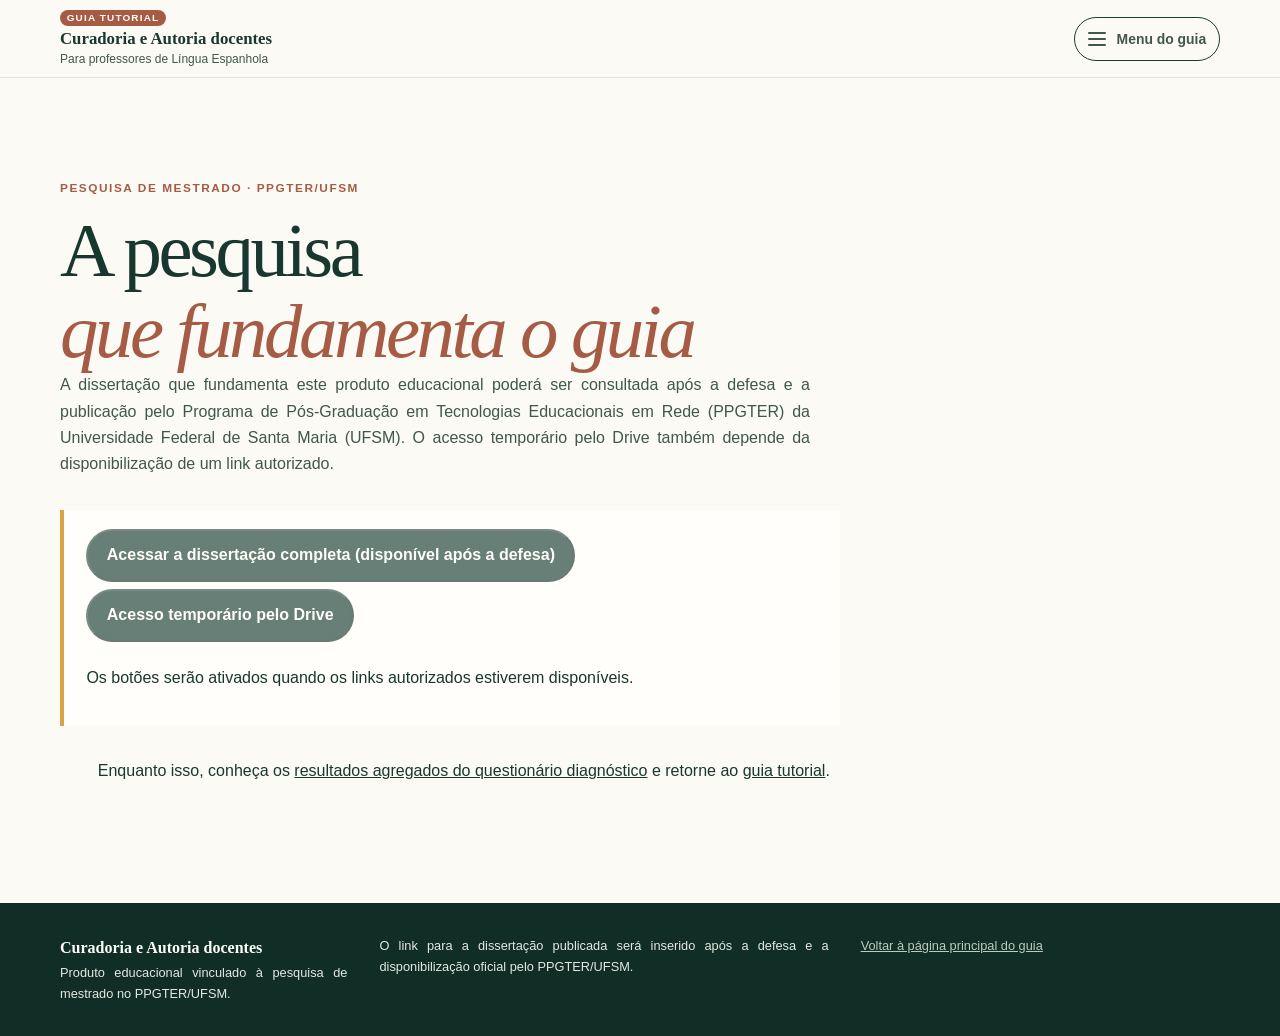
==== pesquisa.html @ f96a26da "Publish Spanish teacher curation guide" ====
<!doctype html>
<html lang="pt-BR">
  <head>
    <meta charset="utf-8">
    <meta name="viewport" content="width=device-width, initial-scale=1">
    <meta
      name="description"
      content="Informações de acesso à dissertação que fundamenta o guia Curadoria e Autoria docentes."
    >
    <meta name="theme-color" content="#173c32">
    <title>A pesquisa | Curadoria e Autoria docentes</title>
    <link rel="stylesheet" href="styles.css?v=20261018-1">
    <script src="script.js?v=20261017-1" defer></script>
  </head>
  <body>
    <a class="skip-link" href="#conteudo">Pular para o conteúdo</a>
    <header class="site-header">
      <a class="wordmark" href="index.html#inicio" aria-label="Curadoria e Autoria docentes — início">
        <span class="wordmark-copy">
          <span class="wordmark-kicker">Guia tutorial</span>
          <strong>Curadoria e Autoria docentes</strong>
          <small>Para professores de Língua Espanhola</small>
        </span>
      </a>
      <nav class="main-nav" aria-label="Navegação principal">
        <details class="guide-menu">
          <summary class="menu-toggle">
            <span class="menu-icon" aria-hidden="true"><span></span><span></span><span></span></span>
            <span>Menu do guia</span>
          </summary>
          <div class="menu-panel">
            <a href="index.html#inicio">Início</a>
            <a href="index.html#a-pesquisa" aria-current="page">A pesquisa</a>
            <a class="menu-subitem" href="index.html#intro-title">Para quem ensina Espanhol</a>
            <a href="index.html#quick-paths-title">Caminhos para começar</a>
            <a href="index.html#modulos">Percurso do guia</a>
            <a href="index.html#territorio">Entrando no território</a>
            <a href="index.html#modulo-1">Módulo 1 · Da pesquisa à proposta</a>
            <a class="menu-subitem" href="index.html#resultados-perspectiva">Questionário diagnóstico · n = 10</a>
            <a href="index.html#modulo-curador">Módulo 2 · Professor-curador — buscar e selecionar</a>
            <a class="menu-subitem" href="index.html#curadoria-adaptacao">Ações práticas — adaptar com critério</a>
            <a class="menu-subitem" href="index.html#curation-practice-title">Decidir o que fazer com um recurso</a>
            <a class="menu-subitem" href="index.html#five-cs-title">Os 5Cs em perguntas práticas</a>
            <a href="index.html#modulo-autor">Módulo 3 · Professor-autor — planejar e criar</a>
            <a class="menu-subitem" href="index.html#roteiro">Meu Mapa de Criação — Para levar à prática</a>
            <a href="index.html#modulo-ferramentas">Módulo 4 · Caixa de ferramentas — recursos para a curadoria e autoria docentes</a>
            <a class="menu-subitem" href="index.html#catalogo-recursos">01 · Catálogo comentado — fontes para explorar</a>
            <a class="menu-subitem" href="index.html#biblioteca-compartilhada">02 · Modelo de biblioteca compartilhada</a>
            <a class="menu-subitem" href="index.html#tutorials-criacao">03 · Adaptações e criação — cinco tutoriais</a>
            <a class="menu-subitem" href="index.html#tutorial-canva">03A · Canva — reorganizar uma atividade</a>
            <a class="menu-subitem" href="index.html#tutorial-canva-hq">03B · Canva — criar uma história em quadrinhos</a>
            <a class="menu-subitem" href="index.html#tutorial-wordwall">03C · Wordwall — relacionar perguntas e orientações</a>
            <a class="menu-subitem" href="index.html#tutorial-kahoot">03D · Kahoot! — decidir e justificar</a>
            <a class="menu-subitem" href="index.html#tutorial-genially">03E · Genially — explorar trajetos</a>
            <a class="menu-subitem" href="index.html#biblioteca-prompts">04 · Biblioteca de prompts — IA</a>
            <a class="menu-subitem" href="index.html#acessibilidade">Acessibilidade e participação</a>
            <a class="menu-subitem" href="index.html#formacao-continuada">Formação continuada — Para ir além</a>
            <a href="index.html#avaliacao">Avaliação do guia</a>
            <a href="index.html#licenca">Reutilização e licença</a>
            <a href="index.html#sobre-nos">Sobre nós</a>
            <a href="index.html#contatos">Nossos contatos</a>
            <a href="index.html#referencias">Referências</a>
            <a class="menu-subitem" href="index.html#credito-capa">Créditos das imagens</a>
          </div>
        </details>
      </nav>
    </header>

    <main id="conteudo">
      <section class="section-wrap results-hero section-space" aria-labelledby="research-title">
        <p class="eyebrow">Pesquisa de mestrado · PPGTER/UFSM</p>
        <h1 id="research-title">A pesquisa<br><em>que fundamenta o guia</em></h1>
        <p class="results-intro">
          A dissertação que fundamenta este produto educacional poderá ser
          consultada após a defesa e a publicação pelo Programa de Pós-Graduação
          em Tecnologias Educacionais em Rede (PPGTER) da Universidade Federal
          de Santa Maria (UFSM). O acesso temporário pelo Drive também depende
          da disponibilização de um link autorizado.
        </p>
        <div class="contact-pending research-notice" role="status">
          <button class="button button-light research-link-pending" type="button" disabled>
            Acessar a dissertação completa (disponível após a defesa)
          </button>
          <button class="button button-light research-link-pending" type="button" disabled>
            Acesso temporário pelo Drive
          </button>
          <p>Os botões serão ativados quando os links autorizados estiverem disponíveis.</p>
        </div>
        <p>
          Enquanto isso, conheça os <a href="index.html#resultados-perspectiva">resultados agregados
          do questionário diagnóstico</a> e retorne ao
          <a href="index.html">guia tutorial</a>.
        </p>
      </section>
    </main>

    <footer class="site-footer">
      <div class="section-wrap footer-grid">
        <p><strong>Curadoria e Autoria docentes</strong><br>Produto educacional vinculado à pesquisa de mestrado no PPGTER/UFSM.</p>
        <p>O link para a dissertação publicada será inserido após a defesa e a disponibilização oficial pelo PPGTER/UFSM.</p>
        <p class="footer-credit"><a href="index.html">Voltar à página principal do guia</a></p>
      </div>
    </footer>
  </body>
</html>
---- styles.css ----
:root {
  color-scheme: light;
  --ink: #18372f;
  --ink-soft: #41564d;
  --pine: #173c32;
  --pine-deep: #102d26;
  --sage: #dfe9df;
  --sage-dark: #b9ccb9;
  --paper: #f6f2e9;
  --paper-light: #fcfaf5;
  --ochre: #d9a34c;
  --ochre-pale: #f0e2c1;
  --terracotta: #a65b45;
  --rose-pale: #f1e4dd;
  --line: #d7d5ca;
  --white: #fffefa;
  --page-width: 1160px;
  font-family: "Segoe UI", Arial, sans-serif;
  font-synthesis: none;
  text-rendering: optimizeLegibility;
}

* {
  box-sizing: border-box;
}

html {
  scroll-behavior: smooth;
  scroll-padding-top: 5rem;
}

body {
  margin: 0;
  color: var(--ink);
  background: var(--paper-light);
  font-size: 1rem;
  line-height: 1.65;
}

main p:not(.eyebrow),
.site-footer p {
  text-align: justify;
  text-indent: 1cm;
}

.references-section p {
  text-align: justify;
  text-indent: 0;
}

main :is(
  .profile-card,
  .quick-path-card,
  .module-card,
  .data-card,
  .chart-card,
  .stage-card,
  .tool-card,
  .intro-copy,
  .accessibility-path,
  .worksheet-intro,
  .formation-card,
  .adapt-card,
  .prompt-card,
  .diagnostic-note,
  .context-list,
  .contact-pending,
  .practice-panel,
  .before-after,
  .share-note,
  .lesson-copy,
  .five-c-grid article,
  .reference-list
) p,
main p.section-intro,
main p.hero-lede,
main p.hero-context,
main p.diagnostic-bridge,
main p.results-intro,
main .module-header p,
main .formation-heading p,
main p.data-footnote,
main p.results-conclusion,
main p.editorial-note,
main p.small-note,
main .references-section p,
main figcaption,
.site-footer p {
  text-align: justify;
  text-indent: 0;
}

main .territory-copy p {
  margin: 0;
  text-indent: 1cm;
}

main .territory-copy p + p {
  margin-top: 0;
}

img {
  display: block;
  max-width: 100%;
}

a {
  color: inherit;
}

button,
textarea {
  font: inherit;
}

button,
a {
  -webkit-tap-highlight-color: transparent;
}

:focus-visible {
  outline: 3px solid #9b5e19;
  outline-offset: 4px;
}

.skip-link {
  position: absolute;
  z-index: 10;
  top: 0.75rem;
  left: 0.75rem;
  padding: 0.65rem 0.9rem;
  color: var(--white);
  background: var(--pine-deep);
  transform: translateY(-150%);
}

.skip-link:focus {
  transform: translateY(0);
}

.section-wrap {
  width: min(var(--page-width), calc(100% - 3rem));
  margin-inline: auto;
}

.section-space {
  padding-block: clamp(4rem, 8vw, 7rem);
}

.site-header {
  position: sticky;
  top: 0;
  z-index: 20;
  display: flex;
  align-items: center;
  justify-content: space-between;
  gap: 1.25rem;
  min-height: 78px;
  padding: 0 max(1.5rem, calc((100vw - var(--page-width)) / 2));
  border-bottom: 1px solid rgba(24, 55, 47, 0.12);
  background: var(--paper-light);
}

.wordmark {
  display: inline-flex;
  align-items: center;
  flex: 0 0 auto;
  text-decoration: none;
}

.wordmark-copy {
  display: block;
  min-width: 0;
}

.wordmark-kicker {
  display: block;
  width: fit-content;
  margin-bottom: 0.18rem;
  padding: 0.08rem 0.42rem;
  border-radius: 999px;
  color: var(--white);
  background: var(--terracotta);
  font-size: 0.62rem;
  font-weight: 800;
  letter-spacing: 0.12em;
  line-height: 1.35;
  text-transform: uppercase;
}

.wordmark strong,
.wordmark small {
  display: block;
  line-height: 1.25;
}

.wordmark strong {
  font-family: Georgia, serif;
  font-size: 1.05rem;
  white-space: nowrap;
}

.wordmark small {
  margin-top: 0.15rem;
  color: var(--ink-soft);
  font-size: 0.75rem;
}

.main-nav {
  display: flex;
  align-items: center;
  margin-left: auto;
}

.guide-menu {
  position: static;
}

.menu-toggle {
  display: inline-flex;
  min-height: 2.75rem;
  align-items: center;
  gap: 0.65rem;
  padding: 0.55rem 0.8rem;
  border: 1px solid var(--pine);
  border-radius: 999px;
  color: var(--ink-soft);
  background: var(--paper-light);
  cursor: pointer;
  font-size: 0.87rem;
  font-weight: 700;
  list-style: none;
  white-space: nowrap;
}

.menu-toggle::-webkit-details-marker {
  display: none;
}

.guide-menu[open] .menu-toggle,
.menu-toggle:hover {
  color: var(--white);
  background: var(--pine);
}

.menu-icon {
  display: grid;
  width: 1.15rem;
  gap: 4px;
}

.menu-icon span {
  display: block;
  width: 100%;
  height: 2px;
  border-radius: 2px;
  background: currentColor;
}

.menu-panel {
  position: absolute;
  top: calc(100% + 0.65rem);
  right: max(1rem, calc((100vw - var(--page-width)) / 2));
  display: grid;
  width: min(92vw, 22rem);
  max-height: calc(100vh - 6rem);
  overflow-y: auto;
  padding: 0.5rem;
  border: 1px solid var(--line);
  background: var(--paper-light);
  box-shadow: 0 12px 30px rgba(16, 45, 38, 0.18);
}

.menu-panel a {
  padding: 0.65rem 0.8rem;
  color: var(--ink-soft);
  font-size: 0.9rem;
  line-height: 1.35;
  text-decoration: none;
}

.menu-panel a:hover,
.menu-panel a:focus-visible,
.menu-panel a[aria-current="page"] {
  color: var(--pine-deep);
  background: var(--sage);
  text-decoration: underline;
  text-underline-offset: 0.2em;
}

.menu-panel a.menu-subitem {
  padding-left: 1.5rem;
  border-left: 2px solid var(--ochre);
}

.text-link:hover {
  color: var(--terracotta);
  text-decoration: underline;
  text-underline-offset: 0.2em;
}

.print-button {
  flex: 0 0 auto;
  padding: 0.6rem 0.9rem;
  border: 1px solid var(--pine);
  border-radius: 999px;
  color: var(--pine);
  background: transparent;
  cursor: pointer;
  font-size: 0.82rem;
  font-weight: 700;
}

.print-button:hover {
  color: var(--white);
  background: var(--pine);
}

.hero {
  position: relative;
  display: grid;
  grid-template-columns: minmax(0, 1.1fr) minmax(250px, 0.72fr);
  align-items: center;
  gap: clamp(3rem, 8vw, 7rem);
  min-height: 690px;
  padding-block: 5rem;
}

.hero-copy {
  max-width: 630px;
  padding-block: 2rem;
}

.eyebrow {
  margin: 0 0 0.8rem;
  color: var(--terracotta);
  font-size: 0.74rem;
  font-weight: 800;
  letter-spacing: 0.13em;
  line-height: 1.5;
  text-align: justify;
  text-indent: 0;
  text-transform: uppercase;
}

.hero h1,
.section-heading h2,
.module-header h2,
.worksheet-intro h2,
.closing h2,
.intro-grid h2 {
  margin: 0;
  font-family: Georgia, "Times New Roman", serif;
  font-weight: 500;
  letter-spacing: -0.045em;
  line-height: 1.02;
}

.hero h1 {
  font-size: clamp(4rem, 8.5vw, 7.5rem);
}

.hero h1 em {
  color: var(--terracotta);
  font-weight: 400;
}

.hero-lede {
  max-width: 540px;
  margin: 1.8rem 0 0;
  color: var(--ink-soft);
  font-size: clamp(1.08rem, 1.55vw, 1.35rem);
  line-height: 1.6;
}

.hero-context {
  max-width: 540px;
  margin: 1rem 0 0;
  color: var(--ink-soft);
  font-size: 0.9rem;
  line-height: 1.55;
}

.hero-actions {
  display: flex;
  align-items: center;
  flex-wrap: wrap;
  gap: 1.2rem;
  margin-top: 2rem;
}

.button {
  display: inline-flex;
  align-items: center;
  justify-content: center;
  gap: 1rem;
  min-height: 48px;
  padding: 0.7rem 1.15rem;
  border-radius: 999px;
  font-weight: 700;
  text-decoration: none;
}

.button-primary {
  color: var(--white);
  background: var(--pine);
}

.button-primary:hover {
  background: var(--pine-deep);
}

.button-primary span,
.button-light span {
  font-size: 1.2rem;
}

.text-link {
  color: var(--pine);
  font-size: 0.9rem;
  font-weight: 700;
  text-underline-offset: 0.2em;
}

.hero-note {
  margin: 1.5rem 0 0;
  color: #66776e;
  font-size: 0.82rem;
}

.cover-card {
  position: relative;
  z-index: 1;
  width: min(100%, 365px);
  justify-self: center;
  margin: 0;
  padding: 0.7rem 0.7rem 1rem;
  border: 1px solid rgba(24, 55, 47, 0.1);
  background: #fff;
  box-shadow: 0 24px 65px rgba(44, 47, 35, 0.17);
  transform: rotate(2deg);
}

.cover-card img {
  width: 100%;
  max-height: 475px;
  object-fit: cover;
  object-position: center 36%;
}

.cover-card figcaption {
  padding-top: 0.65rem;
  color: var(--ink-soft);
  font-family: Georgia, serif;
  font-size: 0.81rem;
  text-align: left;
}

.hero-stamp {
  position: absolute;
  right: 29%;
  bottom: 9%;
  display: flex;
  align-items: center;
  gap: 0.45rem;
  padding: 0.8rem 1rem;
  border: 1px solid rgba(166, 91, 69, 0.3);
  border-radius: 50%;
  color: var(--terracotta);
  background: var(--paper);
  font-family: Georgia, serif;
  font-size: 0.8rem;
  line-height: 1.2;
  text-align: center;
  transform: rotate(-10deg);
}

.stamp-star {
  font-size: 1.2rem;
}

.intro-band {
  padding-block: clamp(3.5rem, 6vw, 5rem);
  color: var(--white);
  background: var(--pine);
}

.intro-grid {
  display: grid;
  grid-template-columns: 1fr 0.85fr;
  align-items: center;
  gap: clamp(2rem, 8vw, 7rem);
}

.eyebrow-light {
  color: #e6bc70;
}

.intro-grid h2 {
  max-width: 600px;
  font-size: clamp(2.5rem, 5vw, 4.15rem);
}

.intro-copy {
  color: #e0e9e2;
  font-size: 1.02rem;
}

.intro-copy p:first-child {
  margin-top: 0;
}

.intro-copy p:last-child {
  margin-bottom: 0;
}

.intro-grid > .inline-illustration-support {
  width: min(100%, 360px);
  justify-self: end;
  margin: 0;
}

.section-heading {
  display: grid;
  grid-template-columns: minmax(0, 1fr) minmax(270px, 0.66fr);
  align-items: end;
  gap: 3rem;
  margin-bottom: 2.75rem;
}

.territory .section-heading {
  grid-template-columns: minmax(0, 1fr);
}

.section-heading h2,
.module-header h2 {
  font-size: clamp(2.7rem, 5.5vw, 4.6rem);
}

.section-intro {
  max-width: 470px;
  margin: 0 0 0.25rem auto;
  color: var(--ink-soft);
  font-size: 1.02rem;
}

.profile-grid {
  display: grid;
  grid-template-columns: 1fr;
  gap: 1.25rem;
}

.profile-card {
  padding: 1.75rem;
  border-top: 2px solid var(--ochre);
  background: var(--paper);
}

.profile-heading {
  display: grid;
  grid-template-columns: 10rem minmax(0, 1fr);
  align-items: center;
  gap: 1.25rem;
  margin-bottom: 1.25rem;
}

.profile-heading > div {
  min-width: 0;
}

.profile-avatar {
  display: block;
  width: 10rem;
  height: auto;
  border: 1px solid var(--line);
  border-radius: 0.35rem;
}

.profile-cover {
  display: block;
  width: 10rem;
  height: auto;
  border: 1px solid var(--line);
  border-radius: 0.35rem;
}

.profile-number {
  color: var(--terracotta);
  font-size: 0.75rem;
  font-weight: 800;
  letter-spacing: 0.1em;
}

.profile-card h3 {
  margin: 0.25rem 0 0;
  font-family: Georgia, serif;
  font-size: 1.2rem;
  line-height: 1.25;
}

.profile-description {
  padding-top: 1rem;
  border-top: 1px solid var(--line);
}

.profile-card p {
  margin: 0;
  color: var(--ink-soft);
  font-size: 0.92rem;
}

.guide-profile .profile-card p {
  text-align: justify;
  text-indent: 0;
}

.profile-description p + p {
  margin-top: 0.85rem;
}

.data-grid {
  display: grid;
  grid-template-columns: repeat(4, 1fr);
  gap: 1rem;
}

.data-card {
  display: flex;
  flex-direction: column;
  min-height: 260px;
  padding: 1.35rem;
  border: 1px solid var(--line);
  background: var(--white);
}

.data-value {
  color: var(--terracotta);
  font-family: Georgia, serif;
  font-size: 2.7rem;
  line-height: 1;
}

.data-value span {
  margin-left: 0.15rem;
  color: #7f887f;
  font-family: "Segoe UI", Arial, sans-serif;
  font-size: 0.95rem;
}

.data-card h3 {
  min-height: 3.2em;
  margin: 1rem 0 0.45rem;
  font-family: Georgia, serif;
  font-size: 1.15rem;
  font-weight: 600;
  line-height: 1.35;
}

.data-card > p:not(.data-source) {
  min-height: 3em;
  margin: 0;
  color: var(--ink-soft);
  font-size: 0.85rem;
}

.diagnostic-bridge {
  max-width: 76ch;
  margin: 0 0 1.5rem;
  padding-left: 1rem;
  border-left: 3px solid var(--terracotta);
  color: var(--ink-soft);
  font-size: 1.05rem;
}

.data-track {
  height: 5px;
  margin-top: auto;
  margin-bottom: 0.8rem;
  overflow: hidden;
  background: #e7e5dc;
}

.data-track span {
  display: block;
  width: var(--fill);
  height: 100%;
  background: var(--ochre);
}

.data-source {
  margin: 0;
  color: #66776e;
  font-size: 0.72rem;
}

.data-footnote,
.editorial-note,
.cycle-caption {
  color: #66776e;
  font-size: 0.82rem;
}

.data-footnote {
  margin: 1.25rem 0 0;
}

.results-pyramid .data-footnote {
  grid-column: 1 / -1;
  margin: 0;
}

.path-section {
  background: var(--paper);
}

.quick-paths {
  padding-top: 2.5rem;
}

.quick-path-grid {
  display: grid;
  grid-template-columns: repeat(4, minmax(0, 1fr));
  gap: 0.85rem;
}

.quick-path-card {
  display: flex;
  flex-direction: column;
  gap: 0.7rem;
  min-height: 175px;
  padding: 1.2rem;
  border: 1px solid var(--line);
  background: var(--white);
  color: var(--ink);
  text-decoration: none;
  transition: transform 160ms ease, border-color 160ms ease;
}

.quick-path-card:hover {
  transform: translateY(-3px);
  border-color: var(--terracotta);
}

.quick-path-card strong {
  font-family: Georgia, serif;
  font-size: 1.22rem;
}

.quick-path-card > span:last-child {
  color: var(--ink-soft);
  font-size: 0.88rem;
}

.path-list {
  display: grid;
  grid-template-columns: repeat(5, 1fr);
  gap: 1rem;
  margin: 0;
  padding: 0;
  list-style: none;
}

.path-list li {
  display: flex;
  flex-direction: column;
  gap: 0.65rem;
  min-height: 120px;
  padding: 1rem 0.9rem;
  border-top: 2px solid var(--ochre);
  color: var(--ink);
  font-family: Georgia, serif;
  font-size: 1.02rem;
}

.path-number {
  color: var(--terracotta);
  font-family: "Segoe UI", Arial, sans-serif;
  font-size: 0.72rem;
  font-weight: 800;
  letter-spacing: 0.1em;
}

.module-grid {
  display: grid;
  grid-template-columns: repeat(3, 1fr);
  gap: 1rem;
  margin-top: 2.2rem;
}

.module-card {
  position: relative;
  display: flex;
  min-height: 235px;
  flex-direction: column;
  align-items: flex-start;
  padding: 1.5rem;
  text-decoration: none;
  transition: transform 160ms ease, box-shadow 160ms ease;
}

.module-tools-card {
  display: flex;
  flex-direction: column;
  align-items: flex-start;
}

.module-tool-links {
  display: grid;
  gap: 0.55rem;
  width: 100%;
  margin-top: 1rem;
}

.module-tool-links a {
  color: var(--ink);
  font-size: 0.88rem;
  font-weight: 700;
  line-height: 1.4;
  text-decoration: underline;
  text-decoration-color: rgba(24, 55, 47, 0.35);
  text-underline-offset: 0.2em;
}

.module-tool-links a:hover,
.module-tool-links a:focus-visible {
  color: var(--terracotta);
  text-decoration-color: currentColor;
}

.module-card:hover {
  box-shadow: 0 12px 28px rgba(24, 55, 47, 0.11);
  transform: translateY(-3px);
}

.module-card-sage {
  background: var(--sage);
}

.module-card-ochre {
  background: var(--ochre-pale);
}

.module-card-rose {
  background: var(--rose-pale);
}

.module-kicker {
  color: var(--terracotta);
  font-size: 0.74rem;
  font-weight: 800;
  letter-spacing: 0.1em;
  text-transform: uppercase;
}

.module-title {
  margin-top: 1.2rem;
  font-family: Georgia, serif;
  font-size: clamp(1.7rem, 3vw, 2.2rem);
  line-height: 1.08;
}

.module-desc {
  max-width: 240px;
  margin-top: 0.7rem;
  color: var(--ink-soft);
  font-size: 0.87rem;
}

.module-card-action {
  margin-top: auto;
  padding-top: 1.15rem;
  color: var(--pine);
  font-size: 0.82rem;
  font-weight: 700;
  line-height: 1.4;
  text-decoration: underline;
  text-underline-offset: 0.18em;
}

.module-tools-card .module-card-action {
  margin-top: 0.85rem;
  padding-top: 0;
}

.module-arrow {
  position: absolute;
  right: 1.4rem;
  bottom: 1.2rem;
  color: var(--pine);
  font-size: 1.3rem;
}

.diagnostic-grid {
  display: grid;
  grid-template-columns: 0.8fr 1.2fr;
  gap: 1.1rem;
  margin-top: clamp(2rem, 4vw, 3.5rem);
}

.diagnostic-note {
  padding: 2rem;
  color: var(--white);
  background: var(--terracotta);
}

.note-mark {
  display: inline-grid;
  width: 2.25rem;
  aspect-ratio: 1;
  place-items: center;
  border: 1px solid rgba(255, 255, 255, 0.6);
  border-radius: 50%;
  font-family: Georgia, serif;
  font-size: 1.25rem;
}

.diagnostic-note h3,
.context-list h3,
.lesson-copy h3,
.prompt-card h3,
.adapt-card h3,
.reflection-grid h3 {
  margin: 1rem 0 0.6rem;
  font-family: Georgia, serif;
  font-size: 1.45rem;
  line-height: 1.25;
}

.diagnostic-note p {
  margin: 0.8rem 0 0;
  color: #fff4e9;
}

.context-list {
  padding: 1.5rem 2rem;
  border: 1px solid var(--line);
  background: var(--white);
}

.context-list h3 {
  margin-top: 0;
}

.check-list,
.plain-list {
  margin: 1rem 0 0;
  padding: 0;
  list-style: none;
}

.check-list li {
  display: grid;
  grid-template-columns: 1.6rem 1fr;
  gap: 0.7rem;
  padding-block: 0.8rem;
  border-top: 1px solid #e8e5dc;
}

.check {
  display: grid;
  width: 1.35rem;
  aspect-ratio: 1;
  place-items: center;
  border-radius: 50%;
  color: var(--pine);
  background: var(--sage);
  font-size: 0.8rem;
  font-weight: 800;
}

.editorial-note {
  margin: 1.1rem 0 0;
}

.module-section {
  background: var(--white);
}

.module-section-alt {
  background: #f3efe5;
}

.module-header {
  display: grid;
  grid-template-columns: 170px 1fr;
  gap: 2rem;
  align-items: start;
  margin-bottom: 3rem;
}

.module-index {
  display: inline-flex;
  justify-content: center;
  padding: 0.6rem 0.8rem;
  border: 1px solid var(--terracotta);
  border-radius: 999px;
  color: var(--terracotta);
  font-size: 0.77rem;
  font-weight: 800;
  letter-spacing: 0.08em;
  text-transform: uppercase;
}

.module-header .eyebrow {
  margin-bottom: 0.65rem;
}

.module-header h2 {
  max-width: 850px;
}

.module-lede {
  max-width: 700px;
  margin: 1.2rem 0 0;
  color: var(--ink-soft);
  font-size: 1.1rem;
}

.lesson-grid {
  display: grid;
  grid-template-columns: 1.15fr 0.85fr;
  gap: clamp(2rem, 7vw, 6rem);
  align-items: start;
}

.lesson-copy h3 {
  margin-top: 0;
}

.numbered-steps {
  margin: 1.2rem 0 0;
  padding-left: 1.25rem;
}

.numbered-steps li {
  padding: 0.7rem 0 0.7rem 0.4rem;
  border-bottom: 1px solid #e6e3da;
}

.numbered-steps li::marker {
  color: var(--terracotta);
  font-weight: 800;
}

.prompt-card {
  padding: 1.8rem;
  border-left: 4px solid var(--ochre);
  background: var(--paper);
}

.prompt-card .eyebrow {
  margin-bottom: 0;
}

.prompt-card h3 {
  margin-top: 0.7rem;
  font-size: 1.8rem;
}

.prompt-card p:last-child {
  margin-bottom: 0;
  color: var(--ink-soft);
}

.practice-panel {
  display: grid;
  grid-template-columns: minmax(220px, 0.75fr) minmax(0, 1.25fr);
  gap: 1.25rem 3rem;
  margin-top: 2.4rem;
  padding: clamp(1.3rem, 4vw, 2.2rem);
  border: 1px solid var(--line);
  background: var(--paper);
}

.practice-panel .eyebrow {
  margin-bottom: 0.55rem;
}

.practice-panel h3 {
  margin: 0;
  font-family: Georgia, serif;
  font-size: clamp(1.55rem, 2.6vw, 2.05rem);
  line-height: 1.2;
}

.practice-panel > div > p:last-child {
  margin-bottom: 0;
  color: var(--ink-soft);
}

.practice-steps {
  margin: 0;
  padding-left: 1.3rem;
}

.practice-steps li {
  padding: 0.55rem 0 0.55rem 0.3rem;
  border-bottom: 1px solid #dedbd0;
}

.practice-steps li::marker {
  color: var(--terracotta);
  font-weight: 800;
}

.practice-output {
  grid-column: 1 / -1;
  margin: 0;
  padding-top: 1rem;
  border-top: 1px solid var(--line);
  color: var(--ink-soft);
  font-size: 0.9rem;
}

.adapt-grid {
  display: grid;
  grid-template-columns: repeat(2, 1fr);
  gap: 1rem;
}

.adapt-card {
  min-height: 230px;
  padding: 1.6rem;
  border: 1px solid #ddd9ce;
  background: var(--paper-light);
}

.adapt-icon {
  color: var(--terracotta);
  font-family: Georgia, serif;
  font-size: 1.5rem;
}

.adapt-card h3 {
  font-size: 1.35rem;
}

.adapt-card p {
  margin-bottom: 0;
  color: var(--ink-soft);
  font-size: 0.93rem;
}

.callout {
  display: grid;
  grid-template-columns: minmax(160px, 0.35fr) 1fr;
  gap: 1.5rem;
  margin-top: 1rem;
  padding: 1.4rem 1.6rem;
  background: var(--ochre-pale);
}

.callout strong {
  font-family: Georgia, serif;
  font-size: 1.15rem;
}

.cycle {
  display: flex;
  align-items: center;
  justify-content: space-between;
  gap: 0.6rem;
  padding: 1.6rem;
  background: var(--paper);
}

.cycle > div {
  display: grid;
  justify-items: center;
  gap: 0.3rem;
  min-width: 104px;
  text-align: center;
}

.cycle > div > span {
  display: grid;
  width: 2.2rem;
  aspect-ratio: 1;
  place-items: center;
  border-radius: 50%;
  color: var(--white);
  background: var(--pine);
  font-size: 0.86rem;
  font-weight: 700;
}

.cycle strong {
  font-family: Georgia, serif;
  font-size: 1rem;
}

.cycle small {
  color: var(--ink-soft);
  font-size: 0.76rem;
}

.cycle-arrow {
  color: var(--terracotta);
  font-size: 1.4rem;
}

.cycle-caption {
  margin: 0.8rem 0 2.7rem;
}

.reflection-grid {
  display: grid;
  grid-template-columns: 1fr 0.9fr;
  gap: 2rem;
  padding-top: 2rem;
  border-top: 1px solid var(--line);
  scroll-margin-top: 6rem;
}

.reflection-grid-single {
  grid-template-columns: 1fr;
}

.reflection-grid h3 {
  max-width: 440px;
  margin-top: 0;
  font-size: 2rem;
}

.plain-list li {
  position: relative;
  padding: 0.55rem 0 0.55rem 1.2rem;
}

.plain-list li::before {
  position: absolute;
  left: 0;
  color: var(--terracotta);
  content: "—";
}

.share-note {
  padding: 1.6rem;
  background: var(--sage);
}

.share-symbol {
  color: var(--terracotta);
  font-size: 1.5rem;
}

.share-note h3 {
  margin-top: 0.55rem;
  font-size: 1.65rem;
}

.small-note {
  margin-bottom: 0;
  color: var(--ink-soft);
  font-size: 0.82rem;
}

.peer-protocol {
  margin-top: 1.25rem;
  padding-top: 1.1rem;
  border-top: 1px solid rgba(24, 55, 47, 0.2);
}

.peer-protocol h4 {
  margin: 0;
  font-family: Georgia, serif;
  font-size: 1.08rem;
}

.peer-protocol ol {
  margin: 0.6rem 0 0;
  padding-left: 1.2rem;
  color: var(--ink-soft);
  font-size: 0.86rem;
}

.peer-protocol li {
  padding-block: 0.25rem;
}

.peer-protocol .small-note {
  margin-top: 0.65rem;
}

.worksheet-section {
  background: var(--pine);
}

.worksheet-wrap {
  display: grid;
  grid-template-columns: 0.7fr 1.3fr;
  align-items: start;
  gap: clamp(2rem, 8vw, 7rem);
}

.worksheet-intro {
  color: var(--white);
}

.worksheet-intro h2 {
  font-size: clamp(2.7rem, 5vw, 4.35rem);
}

.worksheet-intro > p:last-child {
  max-width: 360px;
  margin-top: 1.3rem;
  color: #dce7df;
}

.worksheet {
  padding: clamp(1.3rem, 4vw, 2.2rem);
  background: var(--paper-light);
}

.worksheet-content {
  display: grid;
  grid-template-columns: minmax(0, 1fr);
  align-items: start;
  gap: clamp(1rem, 2.5vw, 2rem);
}

.worksheet-fields {
  min-width: 0;
}

.worksheet-label {
  margin: 0 0 1.4rem;
  color: var(--terracotta);
  font-size: 0.76rem;
  font-weight: 800;
  letter-spacing: 0.1em;
  text-transform: uppercase;
}

.worksheet label {
  display: block;
  margin: 1rem 0 0.35rem;
  font-size: 0.88rem;
  font-weight: 700;
}

.worksheet textarea {
  display: block;
  width: 100%;
  min-height: 3rem;
  resize: vertical;
  border: 1px solid #bfc5b9;
  border-radius: 0;
  padding: 0.55rem;
  color: var(--ink);
  background: #fff;
}

.worksheet-footnote {
  margin: 1rem 0 0;
  color: #586a60;
  font-size: 0.78rem;
}

.worksheet-example {
  margin-top: 0;
  padding: 0.9rem 1rem;
  border-color: #d2ddd1;
  background: #edf2eb;
}

.worksheet-example h3 {
  margin: 0;
  color: var(--forest, #173c32);
  font-size: 0.92rem;
  line-height: 1.35;
}

.worksheet .worksheet-example p,
.worksheet .worksheet-example dl {
  font-size: 0.8rem;
  line-height: 1.45;
}

.worksheet .worksheet-example p {
  margin: 0.4rem 0;
  text-align: justify;
  text-indent: 0;
}

.worksheet .worksheet-example dl {
  grid-template-columns: 1fr;
  gap: 0.1rem;
  overflow-wrap: anywhere;
}

.worksheet .worksheet-example dt {
  margin-top: 0.45rem;
}

.worksheet .worksheet-example dd {
  margin: 0 0 0.25rem;
}

@media (min-width: 1250px) {
  .worksheet-content {
    grid-template-columns: minmax(0, 1.2fr) minmax(15rem, 0.8fr);
  }
}

.button-light {
  color: var(--white);
  background: var(--pine);
}

.button-light:hover {
  background: var(--pine-deep);
}

.site-footer {
  padding-block: 2rem;
  color: #e3e9e2;
  background: var(--pine-deep);
}

.footer-grid {
  display: grid;
  grid-template-columns: 0.8fr 1.25fr 1fr;
  gap: 2rem;
  font-size: 0.8rem;
}

.footer-grid p {
  margin: 0;
}

.footer-grid strong {
  color: var(--white);
  font-family: Georgia, serif;
  font-size: 1rem;
}

.footer-credit {
  color: #bdcbbf;
}

.data-grid-compact {
  grid-template-columns: repeat(4, 1fr);
}

.module-grid-four {
  grid-template-columns: repeat(4, 1fr);
}

.pending-copy {
  color: #755d42 !important;
  font-style: italic;
}

.contact-section {
  background: var(--paper);
}

.contact-pending,
.pending-action {
  padding: 1.2rem 1.4rem;
  border-left: 4px solid var(--ochre);
  background: var(--white);
}

.contact-grid {
  display: grid;
  grid-template-columns: repeat(2, minmax(0, 1fr));
  gap: 1rem;
}

.contact-pending {
  display: grid;
  gap: 0.45rem;
}

.research-notice {
  max-width: 780px;
  margin-block: 2rem;
}

.research-link-pending {
  justify-self: start;
  opacity: 0.65;
  cursor: not-allowed;
}

.reference-list {
  display: grid;
  gap: 0.85rem;
  margin: 0;
  padding: 0;
  list-style: none;
}

.reference-list li {
  padding: 1rem 1.2rem;
  border-bottom: 1px solid var(--line);
  background: var(--white);
  line-height: 1.6;
}

.stage-grid {
  display: grid;
  grid-template-columns: repeat(3, 1fr);
  gap: 1rem;
  margin-bottom: 1rem;
}

.stage-card {
  min-height: 175px;
  padding: 1.4rem;
  border-top: 2px solid var(--ochre);
  background: var(--paper);
}

.stage-card h3 {
  margin: 0.75rem 0 0.45rem;
  font-family: Georgia, serif;
  font-size: 1.4rem;
}

.stage-card p {
  margin: 0;
  font-size: 0.9rem;
}

.example-note {
  margin: 1rem 0 0;
  padding-top: 0.8rem;
  border-top: 1px solid var(--line);
  color: var(--ink-soft);
  font-size: 0.86rem;
}

.tool-grid {
  display: grid;
  grid-template-columns: repeat(2, minmax(0, 1fr));
  gap: 1rem;
}

.tool-grid-heading {
  grid-column: 1 / -1;
  padding: 0.4rem 0 0.8rem;
  border-bottom: 1px solid var(--line);
}

.tool-grid-heading .eyebrow {
  margin-bottom: 0.4rem;
}

.tool-grid-heading h3 {
  margin: 0;
  font-family: Georgia, serif;
  font-size: clamp(1.5rem, 3vw, 2rem);
  line-height: 1.2;
}

.tool-grid-heading > p:last-child {
  max-width: none;
  width: 100%;
  margin-bottom: 0;
  color: var(--ink-soft);
}

.tool-card {
  min-width: 0;
  padding: clamp(1.3rem, 3vw, 2rem);
  border: 1px solid var(--line);
  background: var(--white);
}

.tool-card-wide {
  margin-top: 1rem;
}

.tool-card-full-row {
  grid-column: 1 / -1;
}

.prompt-examples-grid {
  display: grid;
  grid-template-columns: repeat(2, minmax(0, 1fr));
  column-gap: 1rem;
}

.tool-card-summary {
  display: grid;
  grid-template-columns: minmax(0, 1fr) auto;
  align-items: center;
  gap: 0.35rem 1rem;
  list-style: none;
  cursor: pointer;
}

.tool-card-summary::-webkit-details-marker {
  display: none;
}

.tool-card-summary:focus-visible {
  outline: 3px solid var(--ochre);
  outline-offset: 0.35rem;
}

.tool-card-summary .eyebrow {
  grid-column: 1 / -1;
  grid-row: 1;
  width: 100%;
  margin: 0;
}

.tool-card-summary h3 {
  grid-column: 1 / -1;
  grid-row: 2;
  width: 100%;
  min-width: 0;
  margin: 0;
  font-family: Georgia, serif;
  font-size: 1.65rem;
  line-height: 1.2;
}

.tool-card-disclosure {
  grid-column: 1 / -1;
  grid-row: 3;
  justify-self: start;
  margin-top: 0.15rem;
  color: var(--pine);
  font-size: 0.82rem;
  font-weight: 700;
  text-decoration: underline;
  text-underline-offset: 0.15em;
}

.tool-card-disclosure::before {
  content: "Clique aqui para abrir o conteúdo +";
}

.tool-card[open] .tool-card-disclosure::before {
  content: "Clique aqui para recolher o conteúdo −";
}

.tool-card-content {
  margin-top: 1.25rem;
}

.tool-card-content > p:last-child {
  margin-bottom: 0;
}

.tool-card .plain-list {
  margin-top: 0.8rem;
}

.tool-card .numbered-steps {
  padding-left: 1.15rem;
}

.tool-card a,
.reference-list a,
.contact-grid a {
  overflow-wrap: anywhere;
}

.image-references-title {
  margin: 2rem 0 0.5rem;
  font-family: Georgia, "Times New Roman", serif;
  font-size: 1.5rem;
}

.image-references {
  margin-top: 0.75rem;
}

.tool-card li {
  margin-bottom: 0.55rem;
}

.tool-card code {
  padding: 0.08rem 0.25rem;
  background: var(--paper);
}

.formation-section {
  margin-top: 3rem;
  padding-top: 2.5rem;
  border-top: 2px solid var(--ochre);
}

.formation-heading {
  max-width: none;
  margin-bottom: 1.75rem;
}

.formation-heading .eyebrow {
  margin-bottom: 0.5rem;
}

main .formation-heading > p:not(.eyebrow) {
  margin: 0;
  text-align: justify;
  text-indent: 1cm;
}

.formation-heading h3 {
  max-width: none;
  margin: 0;
  font-family: Georgia, serif;
  font-size: clamp(2rem, 4vw, 3.2rem);
  line-height: 1.15;
}

.formation-groups {
  display: grid;
  grid-template-columns: repeat(2, minmax(0, 1fr));
  gap: 1rem;
}

.formation-group h4 {
  margin: 0 0 0.75rem;
  font-family: Georgia, serif;
  font-size: 1.25rem;
}

.formation-card {
  display: flex;
  min-width: 0;
  flex-direction: column;
  height: 100%;
  padding: 1.15rem;
  border: 1px solid var(--line);
  border-top: 2px solid var(--ochre);
  background: var(--paper);
}

.formation-card .eyebrow {
  margin: 0 0 0.5rem;
}

.formation-card h4 {
  margin: 0;
}

.formation-card > p:not(.eyebrow) {
  margin: 0.85rem 0 0;
  text-align: justify;
  text-indent: 0;
}

.formation-reflection {
  padding: 0.8rem;
  border-left: 3px solid var(--ochre);
  background: var(--white);
}

.formation-link {
  width: fit-content;
  margin-top: auto;
  padding-top: 1rem;
  color: var(--pine);
  font-weight: 700;
  text-underline-offset: 0.18em;
}

.formation-link:hover,
.formation-link:focus-visible {
  color: var(--terracotta);
}

.folder-tree {
  overflow-x: auto;
  padding: 1rem;
  background: var(--paper);
  color: var(--ink);
  font: 0.88rem/1.55 Consolas, "Courier New", monospace;
}

.nested-example,
.worked-example {
  margin-top: 1rem;
  padding: 1rem 1.15rem;
  border: 1px solid var(--line);
  background: var(--paper-light);
}

.nested-example summary,
.worked-example summary,
.worksheet-example summary,
.barrier-grid summary {
  color: var(--forest, #173c32);
  font-weight: 700;
  cursor: pointer;
}

details:not(.guide-menu):not(.tool-card) > summary::after {
  display: inline-block;
  margin-left: 0.45rem;
  color: var(--pine);
  font-size: 0.82em;
  font-weight: 700;
  text-decoration: underline;
  text-underline-offset: 0.15em;
  content: "— clique aqui para expandir";
}

details[open]:not(.guide-menu):not(.tool-card) > summary::after {
  content: "— clique aqui para recolher";
}

details:not(.guide-menu):not(.tool-card).worksheet-example > summary::after {
  display: block;
  margin: 0.25rem 0 0;
  line-height: 1.4;
}

.nested-example p,
.worked-example > p,
.worked-example .numbered-steps {
  margin-bottom: 0;
}

.curation-support {
  margin-top: 2rem;
}

.curation-support .section-heading {
  margin-bottom: 1.25rem;
}

.curation-support .section-heading h3,
.accessibility-path .section-heading h3 {
  margin: 0;
  font-family: Georgia, serif;
  font-size: clamp(1.7rem, 3vw, 2.25rem);
}

.five-c-grid {
  display: grid;
  grid-template-columns: repeat(5, minmax(0, 1fr));
  gap: 0.75rem;
}

.five-c-grid article {
  padding: 1.1rem;
  border-top: 2px solid var(--ochre);
  background: var(--paper);
}

.five-c-grid strong {
  color: var(--ink);
}

.five-c-grid p {
  margin: 0.5rem 0 0;
  color: var(--ink-soft);
  font-size: 0.88rem;
}

.accessibility-path {
  margin-top: 2rem;
  padding: clamp(1.25rem, 3vw, 2rem);
  background: var(--paper);
}

.barrier-grid {
  display: grid;
  grid-template-columns: repeat(2, minmax(0, 1fr));
  gap: 0.7rem;
}

.barrier-grid details {
  padding: 1rem;
  border: 1px solid var(--line);
  background: var(--white);
}

.barrier-grid p {
  margin: 0.75rem 0 0;
  color: var(--ink-soft);
}

.before-after {
  margin-top: 1.25rem;
  padding: 1.2rem;
  border-left: 3px solid var(--terracotta);
  background: var(--white);
}

.before-after h4 {
  margin: 0 0 0.75rem;
  font-family: Georgia, serif;
  font-size: 1.25rem;
}

.before-after > div {
  display: grid;
  grid-template-columns: repeat(2, minmax(0, 1fr));
  gap: 1rem;
}

.before-after > div p {
  margin: 0;
}

.before-after .small-note {
  margin-bottom: 0;
}

.worksheet-example dl {
  display: grid;
  grid-template-columns: minmax(0, 1fr);
  gap: 0.1rem;
  margin-bottom: 0;
  overflow-wrap: anywhere;
}

.worksheet-example dt {
  font-weight: 700;
}

.worksheet-example dd {
  margin: 0;
}

.prompt-example {
  margin-top: 0.85rem;
  padding: 0.9rem 1rem;
  border-left: 3px solid var(--ochre);
  background: var(--paper);
  font-size: 0.9rem;
}

.prompt-example p {
  margin: 0.45rem 0 0;
  color: var(--ink-soft);
}

.pending-action {
  display: flex;
  align-items: center;
  justify-content: flex-start;
  color: var(--ink-soft);
}

.pending-action strong {
  color: var(--ink);
}

.evaluation-button {
  margin-top: 0.5rem;
  padding-inline: 1.5rem;
  box-shadow: 0 8px 20px rgba(21, 56, 49, 0.12);
}

.pending-link {
  justify-self: start;
  margin-top: 0.4rem;
  padding: 0.55rem 0.85rem;
  border: 1px solid var(--line);
  color: #66776e;
  background: var(--paper);
  font-size: 0.85rem;
  font-weight: 700;
}

.reuse-section {
  color: var(--white);
  background: var(--pine);
}

.reuse-inner {
  max-width: 820px;
}

.reuse-inner h2,
.results-hero h1,
.results-hero h2 {
  margin: 0;
  font-family: Georgia, "Times New Roman", serif;
  font-size: clamp(2.8rem, 6vw, 5rem);
  font-weight: 500;
  letter-spacing: -0.045em;
  line-height: 1.05;
}

.reuse-inner > p:not(.eyebrow) {
  max-width: 760px;
  color: #e0e9e2;
}

.license-badge-wrap {
  display: flex;
  align-items: center;
  flex-wrap: wrap;
  gap: 0.75rem;
  margin: 1.4rem 0;
}

.license-badge {
  display: inline-flex;
  min-height: 2.6rem;
  align-items: center;
  padding: 0.55rem 0.9rem;
  border: 1px solid rgba(255, 255, 255, 0.65);
  border-radius: 999px;
  color: var(--pine-deep);
  background: var(--white);
  font-size: 0.82rem;
  font-weight: 800;
  letter-spacing: 0.03em;
  text-decoration: none;
}

.license-badge:hover {
  color: var(--pine-deep);
  background: var(--sage);
  text-decoration: underline;
  text-underline-offset: 0.2em;
}

.license-badge-wrap > span {
  color: #e0e9e2;
  font-size: 0.86rem;
}

.license-note,
.license-attribution {
  margin-top: 1.4rem;
  padding: 1rem 1.2rem;
  border: 1px solid rgba(255, 255, 255, 0.35);
  color: var(--white) !important;
}

.license-attribution {
  margin-bottom: 0;
}

.results-hero h1 em {
  color: var(--terracotta);
  font-weight: 400;
}

.results-subtitle {
  margin: 0 0 0.8rem;
  color: var(--pine-deep);
  font-family: Georgia, "Times New Roman", serif;
  font-size: clamp(1.5rem, 2.7vw, 2rem);
  font-weight: 500;
  line-height: 1.2;
}

.results-intro {
  max-width: 750px;
  margin: 0 0 1.75rem;
  color: var(--ink-soft);
  font-size: 1rem;
}

.results-pyramid {
  display: grid;
  grid-template-columns: repeat(12, minmax(0, 1fr));
  gap: 1rem;
}

.pyramid-top {
  grid-column: span 6;
}

.pyramid-middle {
  grid-column: span 4;
}

.pyramid-base {
  grid-column: span 3;
}

.chart-card {
  display: flex;
  flex-direction: column;
  margin: 0;
  padding: clamp(1.25rem, 3vw, 2rem);
  border: 1px solid var(--line);
  background: var(--white);
}

.chart-card figcaption {
  display: grid;
  gap: 0.45rem;
}

.chart-card figcaption strong {
  font-family: Georgia, serif;
  font-size: 1.35rem;
}

.chart-card figcaption span {
  color: var(--ink-soft);
  font-size: 0.9rem;
}

.chart-value {
  margin-top: auto;
  padding-top: 1.4rem;
  color: var(--terracotta);
  font-family: Georgia, serif;
  font-size: 1.6rem;
  font-weight: 700;
}

.chart-value span {
  color: var(--ink-soft);
  font-family: "Segoe UI", Arial, sans-serif;
  font-size: 0.85rem;
  font-weight: 400;
}

.chart-track {
  height: 0.8rem;
  margin-top: 0.55rem;
  overflow: hidden;
  background: #e7e5dc;
}

.chart-track span {
  display: block;
  width: var(--fill);
  height: 100%;
  background: var(--ochre);
}

.results-conclusion {
  grid-column: 1 / -1;
  margin: 0;
  padding: 1.25rem 1.5rem;
  border-left: 6px solid #a7d9a8;
  color: #fff !important;
  background: #145c34;
  font-size: 1.05rem;
  font-weight: 700;
  text-align: justify !important;
  text-indent: 0 !important;
}

.source-chart-grid {
  display: grid;
  grid-template-columns: repeat(3, minmax(0, 1fr));
  gap: 1rem;
}

.source-chart-card {
  min-width: 0;
  margin: 0;
  overflow: hidden;
  border: 1px solid var(--line);
  background: var(--white);
}

.source-chart-card figcaption {
  display: grid;
  gap: 0.3rem;
  padding: 0.9rem 1rem 1rem;
  color: var(--ink-soft);
  font-size: 0.84rem;
}

.inline-illustration {
  width: min(100%, 760px);
  margin: 2rem auto;
  padding: 0.65rem;
  border: 1px solid var(--line);
  background: var(--white);
}

.inline-illustration-support {
  width: min(100%, 360px);
  margin: 1.5rem 0 0 auto;
}

.inline-illustration-context {
  width: min(100%, 850px);
}

.inline-illustration figcaption {
  display: grid;
  gap: 0.3rem;
  padding: 0.8rem 0.35rem 0.25rem;
  color: var(--ink-soft);
  font-size: 0.84rem;
}

.inline-illustration img {
  width: 100%;
  max-height: 430px;
  object-fit: contain;
}

.inline-illustration figcaption strong {
  color: var(--ink);
  font-family: Georgia, serif;
  font-size: 1.08rem;
}

.inline-illustration figcaption span {
  display: block;
}

.visual-category {
  color: var(--terracotta);
  font-size: 0.68rem;
  font-weight: 800;
  letter-spacing: 0.08em;
  text-transform: uppercase;
}

.inline-illustration figcaption .visual-credit,
.cover-card figcaption .visual-credit {
  margin-top: 0.35rem;
  padding-top: 0.55rem;
  border-top: 1px solid var(--line);
  color: var(--ink-soft);
  font-size: 0.76rem;
  line-height: 1.5;
}

.source-charts {
  margin-top: 2rem;
  padding: clamp(1rem, 3vw, 1.5rem);
  border: 1px solid var(--line);
  background: var(--paper);
}

.source-charts > summary {
  cursor: pointer;
  font-family: Georgia, serif;
  font-size: 1.4rem;
  font-weight: 700;
}

.chart-gallery-intro {
  max-width: 780px;
  color: var(--ink-soft);
}

.source-chart-grid {
  grid-template-columns: repeat(2, minmax(0, 1fr));
  margin-top: 1.25rem;
}

.source-chart-card figcaption {
  color: var(--ink);
  font-weight: 700;
}

.chart-caution {
  display: block;
  padding-top: 0.4rem;
  color: #755d42;
  font-size: 0.8rem;
  font-style: italic;
  font-weight: 400;
}

@media (max-width: 950px) {
  .site-header {
    flex-wrap: wrap;
    padding-block: 0.85rem;
  }

  .main-nav {
    order: 0;
    width: auto;
    overflow: visible;
    padding-block: 0;
  }

  .hero {
    min-height: 590px;
    gap: 2rem;
  }

  .hero-stamp {
    right: 29%;
    bottom: 5%;
  }

  .data-grid {
    grid-template-columns: repeat(2, 1fr);
  }

  .data-grid-compact,
  .module-grid-four,
  .stage-grid,
  .tool-grid,
  .prompt-examples-grid,
  .formation-groups,
  .quick-path-grid,
  .five-c-grid,
  .source-chart-grid {
    grid-template-columns: repeat(2, minmax(0, 1fr));
  }

  .five-c-grid article:last-child {
    grid-column: 1 / -1;
  }

  .profile-grid {
    grid-template-columns: 1fr;
  }

  .path-list {
    grid-template-columns: repeat(3, 1fr);
  }

  .cycle {
    flex-wrap: wrap;
    justify-content: center;
  }
}

@media (max-width: 800px) {
  .results-pyramid {
    grid-template-columns: repeat(2, minmax(0, 1fr));
  }

  .pyramid-top,
  .pyramid-middle,
  .pyramid-base {
    grid-column: span 1;
  }

  .results-pyramid .results-conclusion {
    grid-column: 1 / -1;
  }
}

@media (max-width: 700px) {
  .results-pyramid {
    grid-template-columns: 1fr;
  }

  .results-pyramid > * {
    grid-column: 1 / -1;
  }
}

@media (max-width: 650px) {
  .section-wrap {
    width: min(100% - 2rem, var(--page-width));
  }

  .profile-card {
    padding: 1.15rem;
  }

  .profile-heading {
    grid-template-columns: 7rem minmax(0, 1fr);
    gap: 0.9rem;
  }

  .profile-avatar {
    width: 7rem;
  }

  .profile-cover {
    width: 7rem;
  }

  .site-header {
    gap: 0.55rem;
    padding-inline: 1rem;
  }

  .wordmark strong {
    font-size: 0.95rem;
  }

  .wordmark small {
    font-size: 0.68rem;
  }

  .print-button {
    padding: 0.5rem 0.7rem;
    font-size: 0.75rem;
  }

  .menu-panel {
    right: 1rem;
    width: min(calc(100vw - 3rem), 22rem);
    max-height: calc(100vh - 10rem);
  }

  .hero {
    grid-template-columns: 1fr;
    gap: 2.5rem;
    padding-block: 3.5rem 4.5rem;
  }

  .hero-copy {
    padding-block: 0;
  }

  .hero h1 {
    font-size: clamp(3.65rem, 18vw, 5.4rem);
  }

  .hero-lede {
    margin-top: 1.25rem;
  }

  .hero-actions {
    align-items: flex-start;
    flex-direction: column;
  }

  .cover-card {
    width: min(78%, 300px);
    justify-self: end;
    margin-right: 0.6rem;
  }

  .cover-card img {
    max-height: 390px;
  }

  .hero-stamp {
    right: auto;
    bottom: 7%;
    left: 1rem;
  }

  .intro-grid,
  .section-heading,
  .diagnostic-grid,
  .module-header,
  .lesson-grid,
  .reflection-grid,
  .worksheet-content,
  .worksheet-wrap,
  .footer-grid {
    grid-template-columns: 1fr;
  }

  .intro-grid,
  .section-heading {
    gap: 1.3rem;
  }

  .section-intro {
    margin: 0;
  }

  .data-grid,
  .module-grid,
  .adapt-grid {
    grid-template-columns: 1fr;
  }

  .data-grid-compact,
  .module-grid-four,
  .stage-grid,
  .tool-grid,
  .formation-groups,
  .prompt-examples-grid,
  .quick-path-grid,
  .five-c-grid,
  .contact-grid,
  .barrier-grid,
  .before-after > div,
  .source-chart-grid {
    grid-template-columns: 1fr;
  }

  .five-c-grid article:last-child {
    grid-column: auto;
  }

  .worksheet-example dl {
    grid-template-columns: 1fr;
    gap: 0.2rem;
  }

  .worksheet-example dd {
    margin-bottom: 0.65rem;
  }

  .profile-grid {
    grid-template-columns: 1fr;
  }

  .inline-illustration,
  .inline-illustration-support,
  .inline-illustration-context {
    width: 100%;
  }

  .data-card {
    min-height: auto;
  }

  .data-card h3,
  .data-card > p:not(.data-source) {
    min-height: 0;
  }

  .path-list {
    grid-template-columns: repeat(2, 1fr);
    gap: 0.5rem;
  }

  .path-list li {
    min-height: 100px;
    padding-inline: 0.55rem;
    font-size: 0.92rem;
  }

  .module-card {
    min-height: 200px;
  }

  .diagnostic-note,
  .context-list {
    padding: 1.4rem;
  }

  .practice-panel {
    grid-template-columns: 1fr;
    gap: 1rem;
  }

  .practice-output {
    grid-column: auto;
  }

  .module-header {
    gap: 1.3rem;
    margin-bottom: 2rem;
  }

  .module-header h2 {
    font-size: clamp(2.8rem, 13vw, 4rem);
  }

  .adapt-card {
    min-height: 0;
  }

  .callout {
    grid-template-columns: 1fr;
    gap: 0.5rem;
  }

  .cycle {
    display: grid;
    grid-template-columns: 1fr;
    gap: 0.7rem;
    padding: 1rem 0.5rem;
  }

  .cycle > div {
    grid-template-columns: 2.2rem 1fr;
    min-width: 0;
    justify-items: start;
    gap: 0.1rem 0.7rem;
    text-align: left;
  }

  .cycle > div > span {
    grid-row: 1 / span 2;
  }

  .cycle-arrow {
    display: none;
  }

  .reflection-grid {
    gap: 1.25rem;
  }

  .worksheet-wrap {
    gap: 1.6rem;
  }

  .footer-grid {
    gap: 1.1rem;
  }
}

@media (prefers-reduced-motion: reduce) {
  html {
    scroll-behavior: auto;
  }

  *,
  *::before,
  *::after {
    transition-duration: 0.01ms !important;
  }
}

@media print {
  @page {
    size: A4 portrait;
    margin: 12mm;
  }

  body.print-worksheet > * {
    display: none !important;
  }

  body.print-worksheet > main,
  body.print-worksheet > main > #modulo-autor,
  body.print-worksheet #roteiro {
    display: block !important;
  }

  body.print-worksheet > main > * {
    display: none !important;
  }

  body.print-worksheet > main > #modulo-autor {
    margin: 0;
    padding: 0;
  }

  body.print-worksheet > main > #modulo-autor > .section-wrap {
    display: none !important;
  }

  body.print-worksheet #roteiro {
    position: static;
    width: auto;
    margin: 0;
    padding: 0 !important;
    color: #111;
    background: #fff;
    break-before: avoid;
    break-after: avoid;
  }

  body.print-worksheet #roteiro .worksheet-wrap {
    display: block;
    width: 100%;
    max-width: none;
    padding: 0;
  }

  body.print-worksheet #roteiro .worksheet-content {
    display: block;
  }

  body.print-worksheet #roteiro .worksheet-intro,
  body.print-worksheet #roteiro .worksheet-example,
  body.print-worksheet #roteiro .worksheet-footnote,
  body.print-worksheet #roteiro .worksheet-print-button {
    display: none !important;
  }

  body.print-worksheet #roteiro .worksheet {
    padding: 0;
    color: #111;
    background: #fff;
    break-inside: avoid;
    page-break-inside: avoid;
  }

  body.print-worksheet #roteiro .worksheet-label {
    margin: 0 0 3mm;
    color: #111;
    font-size: 11pt;
  }

  body.print-worksheet #roteiro .worksheet label {
    margin: 2mm 0 1mm;
    font-size: 8.5pt;
    line-height: 1.25;
  }

  body.print-worksheet #roteiro textarea {
    height: 18mm;
    min-height: 18mm;
    border: 1px solid #777;
    color: #111;
    background: #fff;
    resize: none;
  }

  body {
    color: #111;
    background: #fff;
    font-size: 10pt;
  }

  .site-header,
  .hero-actions,
  .main-nav,
  .print-button,
  .hero-stamp,
  .button-light,
  .skip-link {
    display: none !important;
  }

  .section-wrap {
    width: 100%;
  }

  .hero {
    min-height: 0;
    padding-block: 0 12mm;
  }

  .cover-card {
    width: 55mm;
    box-shadow: none;
  }

  .cover-card img {
    max-height: 75mm;
  }

  .section-space,
  .intro-band {
    padding-block: 7mm;
  }

  .intro-band,
  .worksheet-section,
  .site-footer {
    color: #111;
    background: #fff;
  }

  h1 {
    font-size: 26pt;
  }

  h2 {
    font-size: 21pt;
  }

  h3 {
    font-size: 13pt;
  }

  main p:not(.eyebrow),
  .site-footer p {
    margin-block: 0 2.5mm;
    line-height: 1.4;
    text-align: justify;
    text-indent: 0;
  }

  .module-grid-four,
  .stage-grid,
  .data-grid,
  .five-c-grid {
    grid-template-columns: repeat(2, minmax(0, 1fr));
  }

  .tool-grid {
    grid-template-columns: minmax(0, 1fr);
  }

  .tool-grid-heading {
    break-after: avoid;
    page-break-after: avoid;
  }

  .tool-card {
    break-inside: avoid;
    page-break-inside: avoid;
    padding: 5mm;
  }

  .tool-card-content {
    margin-top: 2mm;
  }

  .tool-card-content > p {
    margin-block: 0 1.5mm;
  }

  .tool-card .numbered-steps {
    margin-block: 2mm;
  }

  .tool-card .numbered-steps li {
    padding: 1mm 0 1mm 1mm;
    line-height: 1.3;
  }

  .tool-card .prompt-example {
    margin-top: 2mm;
    padding: 2mm 3mm;
  }

  details:not(.guide-menu) {
    display: block;
  }

  details:not(.guide-menu) > summary::after {
    display: none !important;
    content: none !important;
  }

  details:not(.guide-menu) > :not(summary) {
    display: block !important;
  }

  .tool-card-summary {
    break-after: avoid;
    page-break-after: avoid;
  }

  .tool-card-disclosure,
  .module-card-action,
  .module-arrow {
    display: none !important;
  }

  .intro-copy,
  .worksheet-intro,
  .worksheet-intro > p:last-child,
  .footer-credit {
    color: #333;
  }

  .module-card,
  .chart-card,
  .data-card,
  .adapt-card,
  .diagnostic-note,
  .context-list,
  .stage-card,
  .prompt-example,
  .formation-card,
  .reflection-grid,
  .cycle,
  .prompt-card,
  .worksheet,
  .share-note {
    break-inside: avoid;
  }

  .diagnostic-note {
    color: #111;
    background: #f3efe5;
  }

  .diagnostic-note p {
    color: #333;
  }

  .worksheet textarea {
    min-height: 18mm;
    border: 1px solid #777;
  }

  .site-footer {
    padding-block: 8mm;
    border-top: 1px solid #777;
  }

  .inline-illustration {
    break-inside: avoid;
    page-break-inside: avoid;
  }
}
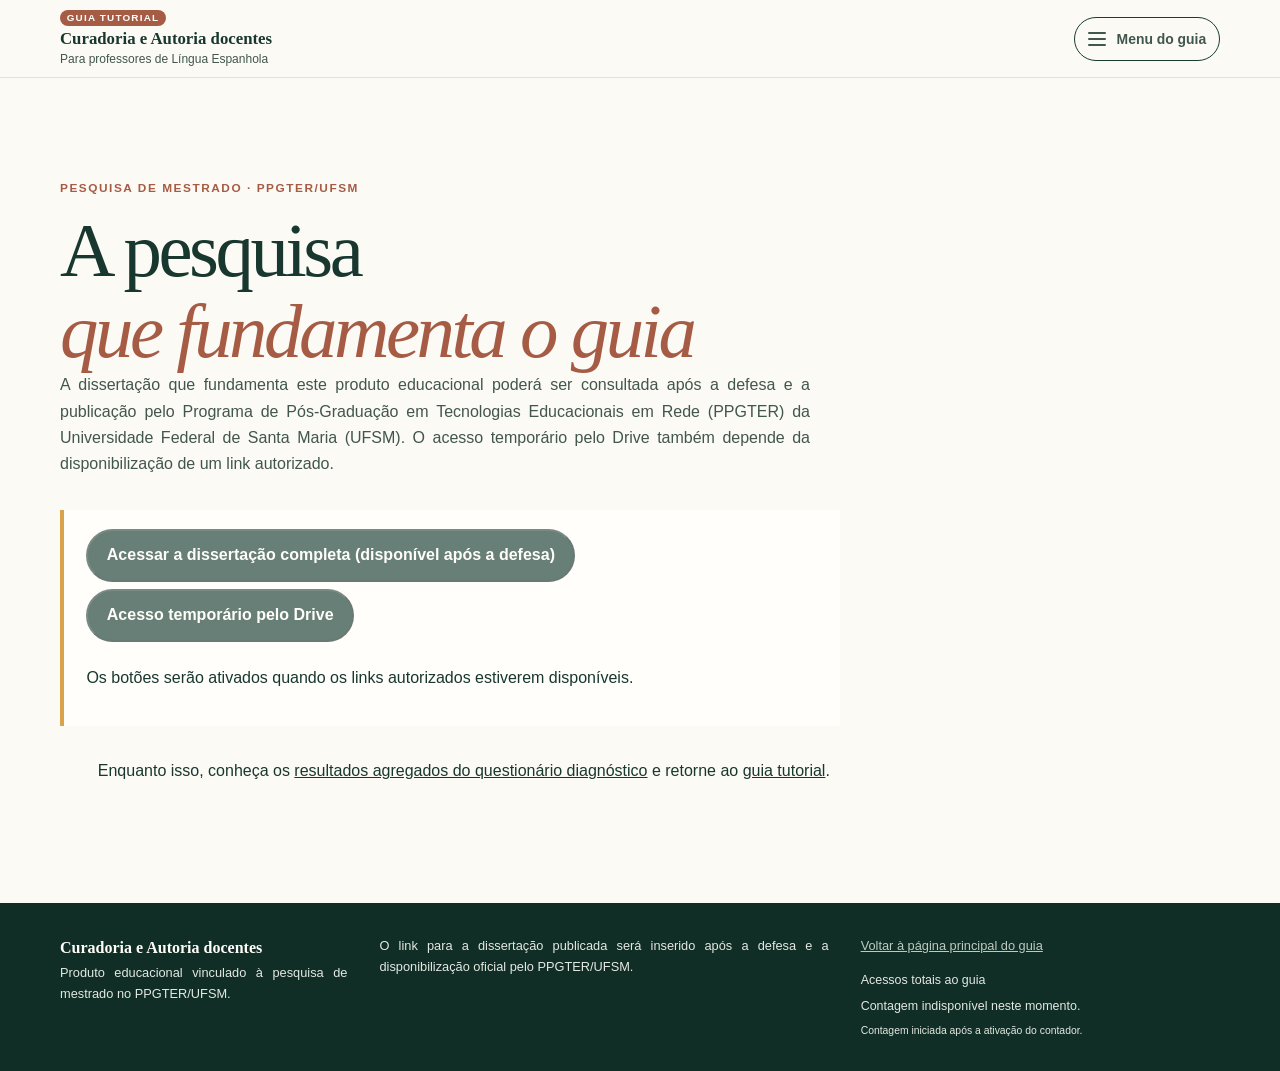
==== commit bf52ee20: "Add privacy-aware visit counter and enlarge avatars" ====
--- a/pesquisa.html
+++ b/pesquisa.html
@@ -9,8 +9,13 @@
     >
     <meta name="theme-color" content="#173c32">
     <title>A pesquisa | Curadoria e Autoria docentes</title>
-    <link rel="stylesheet" href="styles.css?v=20261018-1">
-    <script src="script.js?v=20261017-1" defer></script>
+    <link rel="stylesheet" href="styles.css?v=20261019-1">
+    <script
+      data-goatcounter="https://guiacuradorautorppgterufsm.goatcounter.com/count"
+      src="https://gc.zgo.at/count.js"
+      defer
+    ></script>
+    <script src="script.js?v=20261019-1" defer></script>
   </head>
   <body>
     <a class="skip-link" href="#conteudo">Pular para o conteúdo</a>
@@ -98,7 +103,14 @@
       <div class="section-wrap footer-grid">
         <p><strong>Curadoria e Autoria docentes</strong><br>Produto educacional vinculado à pesquisa de mestrado no PPGTER/UFSM.</p>
         <p>O link para a dissertação publicada será inserido após a defesa e a disponibilização oficial pelo PPGTER/UFSM.</p>
-        <p class="footer-credit"><a href="index.html">Voltar à página principal do guia</a></p>
+        <div class="footer-credit">
+          <p><a href="index.html">Voltar à página principal do guia</a></p>
+          <div class="site-visit-counter" aria-label="Contagem de acessos">
+            <p>Acessos totais ao guia</p>
+            <div id="site-visit-count" role="status" aria-live="polite"></div>
+            <small>Contagem iniciada após a ativação do contador.</small>
+          </div>
+        </div>
       </div>
     </footer>
   </body>
--- a/styles.css
+++ b/styles.css
@@ -570,10 +570,26 @@
 
 .profile-avatar {
   display: block;
-  width: 10rem;
+  width: 100%;
   height: auto;
   border: 1px solid var(--line);
   border-radius: 0.35rem;
+}
+
+.profile-avatar-link {
+  display: block;
+  width: 10rem;
+  border-radius: 0.35rem;
+}
+
+.profile-avatar-link:hover .profile-avatar {
+  outline: 2px solid var(--terracotta);
+  outline-offset: 2px;
+}
+
+.profile-avatar-link:focus-visible {
+  outline: 3px solid var(--terracotta);
+  outline-offset: 4px;
 }
 
 .profile-cover {
@@ -1437,6 +1453,23 @@
 
 .footer-credit {
   color: #bdcbbf;
+}
+
+.site-visit-counter {
+  margin-top: 0.85rem;
+  color: #e3e9e2;
+  font-size: 0.78rem;
+}
+
+.site-visit-counter p {
+  margin: 0 0 0.35rem;
+  color: inherit;
+  font-size: inherit;
+}
+
+.site-visit-counter small {
+  display: block;
+  margin-top: 0.35rem;
 }
 
 .data-grid-compact {
@@ -2357,7 +2390,7 @@
     gap: 0.9rem;
   }
 
-  .profile-avatar {
+  .profile-avatar-link {
     width: 7rem;
   }
 
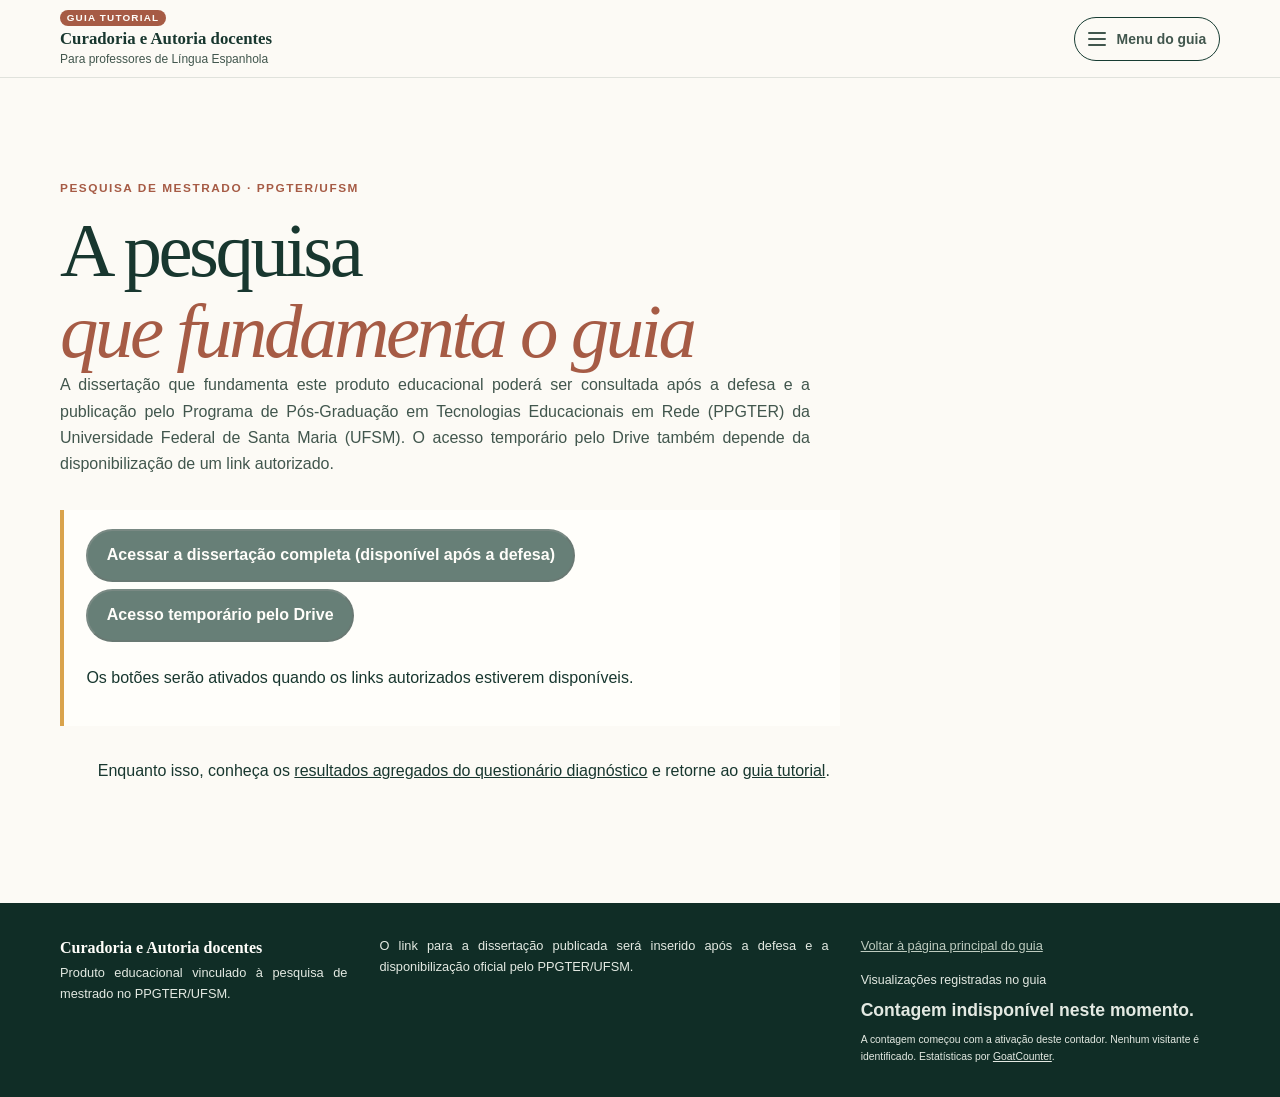
==== commit fbb24dd6: "Show a compact localized visit total" ====
--- a/pesquisa.html
+++ b/pesquisa.html
@@ -106,9 +106,9 @@
         <div class="footer-credit">
           <p><a href="index.html">Voltar à página principal do guia</a></p>
           <div class="site-visit-counter" aria-label="Contagem de acessos">
-            <p>Acessos totais ao guia</p>
-            <div id="site-visit-count" role="status" aria-live="polite"></div>
-            <small>Contagem iniciada após a ativação do contador.</small>
+            <p>Visualizações registradas no guia</p>
+            <span id="site-visit-count" role="status" aria-live="polite">Carregando…</span>
+            <small>A contagem começou com a ativação deste contador. Nenhum visitante é identificado. Estatísticas por <a href="https://www.goatcounter.com/" target="_blank" rel="noopener">GoatCounter</a>.</small>
           </div>
         </div>
       </div>
--- a/styles.css
+++ b/styles.css
@@ -1467,6 +1467,14 @@
   font-size: inherit;
 }
 
+.site-visit-counter #site-visit-count {
+  display: inline-block;
+  min-height: 1.5em;
+  font-size: 1.1rem;
+  font-weight: 700;
+  font-variant-numeric: tabular-nums;
+}
+
 .site-visit-counter small {
   display: block;
   margin-top: 0.35rem;
